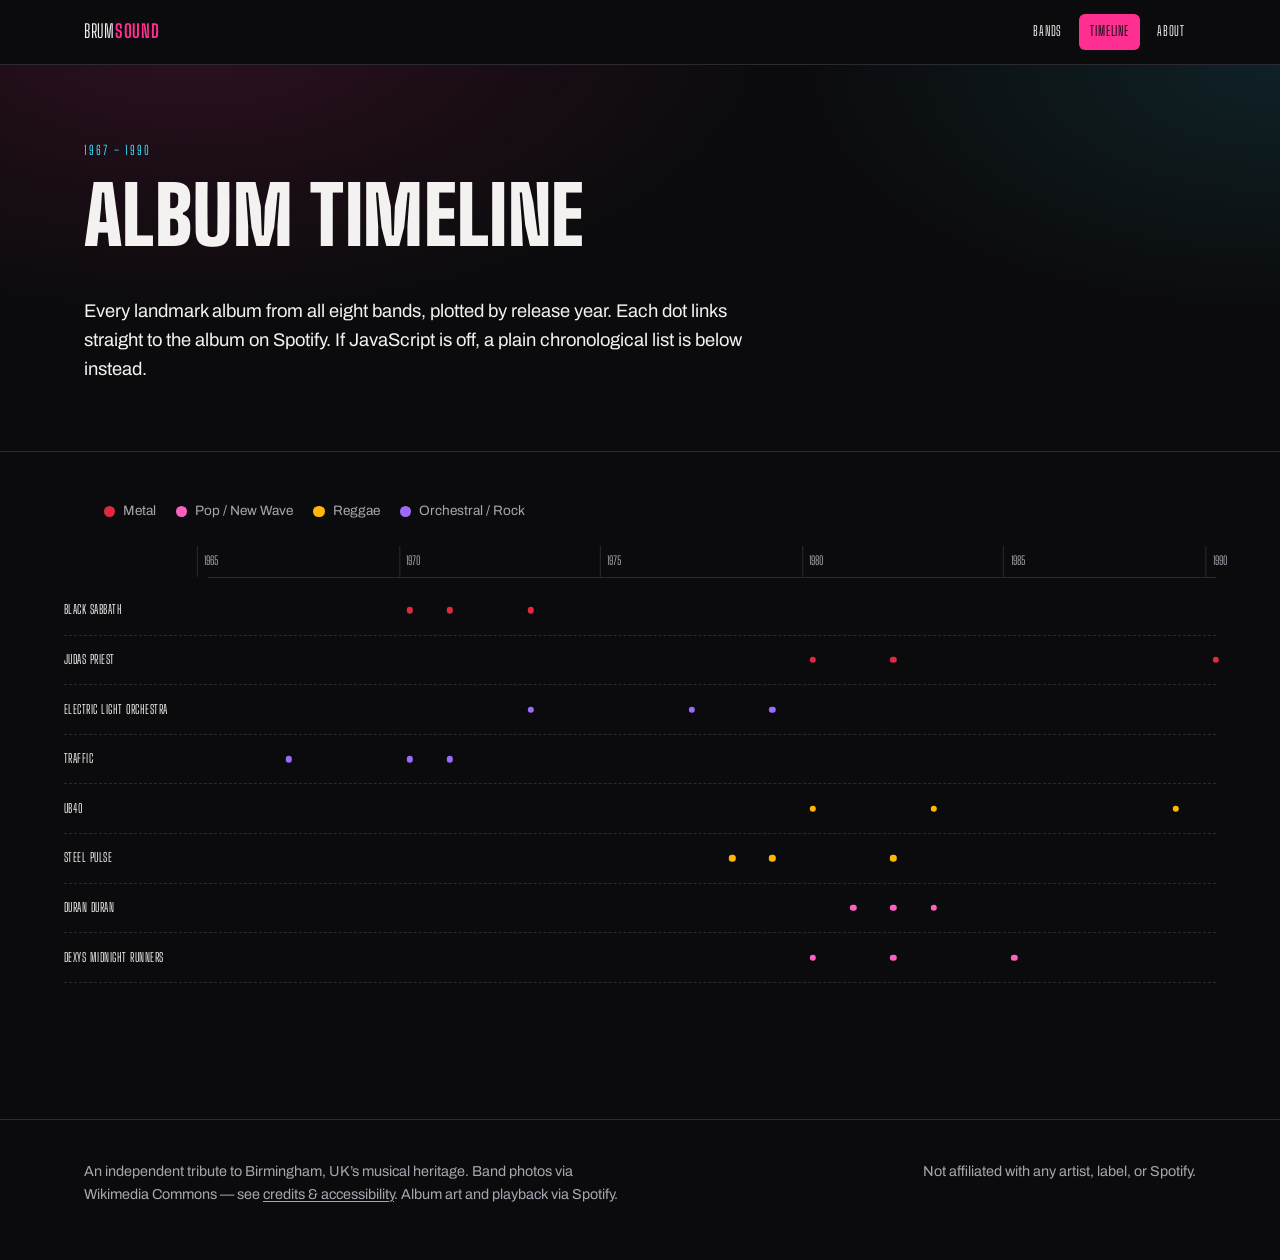
==== timeline.html @ 307f9cf7 "chore: project setup" ====
<!doctype html>
<html lang="en">
<head>
<meta charset="utf-8">
<meta name="viewport" content="width=device-width, initial-scale=1">
<title>Album Timeline — BrumSound</title>
<meta name="description" content="A historical diagram of album releases from Birmingham&#x27;s most influential bands, 1967 to 1990, linked to Spotify.">
<link rel="preconnect" href="https://fonts.googleapis.com">
<link rel="preconnect" href="https://fonts.gstatic.com" crossorigin>
<link rel="stylesheet" href="css/base.css">
<link rel="stylesheet" href="css/themes.css">
</head>
<body>
<a class="skip-link" href="#main">Skip to content</a>
<header class="site-header">
  <div class="container">
    <a class="site-logo" href="index.html">Brum<strong>Sound</strong></a>
    <nav class="site-nav" aria-label="Primary">
      <ul>
        <li><a href="index.html">Bands</a></li>
        <li><a href="timeline.html">Timeline</a></li>
        <li><a href="about.html">About</a></li>
      </ul>
    </nav>
  </div>
</header>
<main id="main">
  <section class="hero">
    <div class="container">
      <span class="eyebrow">1967 &ndash; 1990</span>
      <h1>Album Timeline</h1>
      <p class="lede">Every landmark album from all eight bands, plotted by release year. Each dot links
        straight to the album on Spotify. If JavaScript is off, a plain chronological list is below instead.</p>
    </div>
  </section>

  <section class="container section-tight">
    <ul class="timeline-legend" id="timeline-legend"></ul>
    <div class="timeline-wrap">
      <div class="timeline-diagram" id="timeline-diagram"></div>
    </div>

    <div class="timeline-fallback">
      <h3>Full chronological list</h3>
      <ol>
      <li><strong>1967</strong> &mdash; <a href="bands/traffic.html">Traffic</a>: <a href="https://open.spotify.com/album/3E9GiUlnRL2Sq0mstTSElN" target="_blank" rel="noopener">Mr. Fantasy</a></li>
      <li><strong>1970</strong> &mdash; <a href="bands/black-sabbath.html">Black Sabbath</a>: <a href="https://open.spotify.com/album/7LGVdC9fFwgWYaIrZwsSv6" target="_blank" rel="noopener">Paranoid</a></li>
      <li><strong>1970</strong> &mdash; <a href="bands/traffic.html">Traffic</a>: <a href="https://open.spotify.com/album/2TjodugH6rA5ZHPsWVErmw" target="_blank" rel="noopener">John Barleycorn Must Die</a></li>
      <li><strong>1971</strong> &mdash; <a href="bands/black-sabbath.html">Black Sabbath</a>: <a href="https://open.spotify.com/album/5fL62YvPPXrzm9gKJpswlq" target="_blank" rel="noopener">Master of Reality</a></li>
      <li><strong>1971</strong> &mdash; <a href="bands/traffic.html">Traffic</a>: <a href="https://open.spotify.com/album/3O3fvYKFuKqOyDkPR25tX8" target="_blank" rel="noopener">The Low Spark of High Heeled Boys</a></li>
      <li><strong>1973</strong> &mdash; <a href="bands/black-sabbath.html">Black Sabbath</a>: <a href="https://open.spotify.com/album/6tjx1ACkf4cYyFuhkyqz2A" target="_blank" rel="noopener">Sabbath Bloody Sabbath</a></li>
      <li><strong>1973</strong> &mdash; <a href="bands/elo.html">Electric Light Orchestra</a>: <a href="https://open.spotify.com/album/5SeRsknrRC8Ch082iwtB40" target="_blank" rel="noopener">ELO 2</a></li>
      <li><strong>1977</strong> &mdash; <a href="bands/elo.html">Electric Light Orchestra</a>: <a href="https://open.spotify.com/album/2qd7QaBMaK15aNWo7mdWMH" target="_blank" rel="noopener">Out of the Blue</a></li>
      <li><strong>1978</strong> &mdash; <a href="bands/steel-pulse.html">Steel Pulse</a>: <a href="https://open.spotify.com/album/7C1tdCZihEDyR7cLAtfWYR" target="_blank" rel="noopener">Handsworth Revolution</a></li>
      <li><strong>1979</strong> &mdash; <a href="bands/elo.html">Electric Light Orchestra</a>: <a href="https://open.spotify.com/album/2SlLJQ2VAa1thmcRiVuXrb" target="_blank" rel="noopener">Discovery</a></li>
      <li><strong>1979</strong> &mdash; <a href="bands/steel-pulse.html">Steel Pulse</a>: <a href="https://open.spotify.com/album/70W6gsPTEKSu9KTSjmgwaR" target="_blank" rel="noopener">Tribute to the Martyrs</a></li>
      <li><strong>1980</strong> &mdash; <a href="bands/dexys.html">Dexys Midnight Runners</a>: <a href="https://open.spotify.com/album/5iawHcgRuKL5HMRbigdvWC" target="_blank" rel="noopener">Searching for the Young Soul Rebels</a></li>
      <li><strong>1980</strong> &mdash; <a href="bands/judas-priest.html">Judas Priest</a>: <a href="https://open.spotify.com/album/5bqtZRbUZUxUps8mrO9tGY" target="_blank" rel="noopener">British Steel</a></li>
      <li><strong>1980</strong> &mdash; <a href="bands/ub40.html">UB40</a>: <a href="https://open.spotify.com/album/0rfNBDAG7tzO4Sw5mO3xJE" target="_blank" rel="noopener">Signing Off</a></li>
      <li><strong>1981</strong> &mdash; <a href="bands/duran-duran.html">Duran Duran</a>: <a href="https://open.spotify.com/album/2Tc7ILGF89w1PWOhzuZlqB" target="_blank" rel="noopener">Duran Duran</a></li>
      <li><strong>1982</strong> &mdash; <a href="bands/dexys.html">Dexys Midnight Runners</a>: <a href="https://open.spotify.com/album/0QNluXFRHFyRVDiBHXmstK" target="_blank" rel="noopener">Too-Rye-Ay</a></li>
      <li><strong>1982</strong> &mdash; <a href="bands/duran-duran.html">Duran Duran</a>: <a href="https://open.spotify.com/album/7HVP879lmeHoVCMZINTDlj" target="_blank" rel="noopener">Rio</a></li>
      <li><strong>1982</strong> &mdash; <a href="bands/judas-priest.html">Judas Priest</a>: <a href="https://open.spotify.com/album/0V7mTTzioHiYIjfM8ATZBI" target="_blank" rel="noopener">Screaming for Vengeance</a></li>
      <li><strong>1982</strong> &mdash; <a href="bands/steel-pulse.html">Steel Pulse</a>: <a href="https://open.spotify.com/album/26eFSibLfoQ0pIvnb02NDg" target="_blank" rel="noopener">True Democracy</a></li>
      <li><strong>1983</strong> &mdash; <a href="bands/duran-duran.html">Duran Duran</a>: <a href="https://open.spotify.com/album/1A1AKj7tAopU9MIZgWdSP9" target="_blank" rel="noopener">Seven and the Ragged Tiger</a></li>
      <li><strong>1983</strong> &mdash; <a href="bands/ub40.html">UB40</a>: <a href="https://open.spotify.com/album/5kxx0oDspXVyGCOjdDjSFi" target="_blank" rel="noopener">Labour of Love</a></li>
      <li><strong>1985</strong> &mdash; <a href="bands/dexys.html">Dexys Midnight Runners</a>: <a href="https://open.spotify.com/album/4qYbTPy4fWUOOEUWvnDV3Q" target="_blank" rel="noopener">Don&#x27;t Stand Me Down</a></li>
      <li><strong>1989</strong> &mdash; <a href="bands/ub40.html">UB40</a>: <a href="https://open.spotify.com/album/1mMfvPS1HZsxtU958F4Eq9" target="_blank" rel="noopener">Labour of Love II</a></li>
      <li><strong>1990</strong> &mdash; <a href="bands/judas-priest.html">Judas Priest</a>: <a href="https://open.spotify.com/album/7LgrhuKnAXpNEv8qzcVd2t" target="_blank" rel="noopener">Painkiller</a></li>
      </ol>
    </div>
  </section>
</main>
<footer class="site-footer">
  <div class="container">
    <p>An independent tribute to Birmingham, UK&rsquo;s musical heritage. Band photos via Wikimedia Commons
      &mdash; see <a href="about.html">credits &amp; accessibility</a>. Album art and playback via Spotify.</p>
    <p>Not affiliated with any artist, label, or Spotify.</p>
  </div>
</footer>
<script src="js/main.js"></script>
<script src="data/bands.js"></script>
<script src="js/timeline.js"></script>
</body>
</html>
---- css/base.css ----
/* Birmingham Musical Heritage — base design system
   Shared skeleton: dark ground, one neon accent thread, bold display type.
   Per-band "mood" overrides live in themes.css and hang off [data-theme]. */

@import url('https://fonts.googleapis.com/css2?family=Big+Shoulders+Display:wght@600;700;800;900&family=Archivo:wght@400;500;600&display=swap');

:root {
  --bg: #0b0b0d;
  --bg-elevated: #16151a;
  --bg-card: #1b1a20;
  --text: #f4f2f0;
  --text-muted: #a8a5b0;
  --border: #2b2a32;

  /* the one thread that ties every page together, metal or pop */
  --accent: #ff2f92;
  --accent-2: #33e6ff;

  /* per-band mood, overridden by themes.css; sane defaults here */
  --accent-band: var(--accent);
  --accent-band-2: var(--accent-2);
  --band-tint: #141318;
  --shape-radius: 6px;

  --font-display: 'Big Shoulders Display', 'Arial Narrow', sans-serif;
  --font-body: 'Archivo', system-ui, -apple-system, sans-serif;

  --container: 72rem;
  color-scheme: dark;
}

* { box-sizing: border-box; }

html { scroll-behavior: smooth; }
@media (prefers-reduced-motion: reduce) {
  html { scroll-behavior: auto; }
  *, *::before, *::after { animation-duration: 0.01ms !important; animation-iteration-count: 1 !important; transition-duration: 0.01ms !important; }
}

body {
  margin: 0;
  background: var(--bg);
  color: var(--text);
  font-family: var(--font-body);
  line-height: 1.6;
  -webkit-font-smoothing: antialiased;
}

img { max-width: 100%; display: block; }

a {
  color: var(--accent-2);
  text-decoration-thickness: 1px;
  text-underline-offset: 0.15em;
}
a:hover { color: var(--accent); }

:focus-visible {
  outline: 3px solid var(--accent);
  outline-offset: 3px;
}

h1, h2, h3, h4 {
  font-family: var(--font-display);
  font-weight: 800;
  text-transform: uppercase;
  letter-spacing: 0.005em;
  line-height: 1.05;
  margin: 0 0 0.5em;
}

h1 { font-size: clamp(2.8rem, 7vw, 5rem); font-weight: 900; }
h2 { font-size: clamp(1.8rem, 4vw, 2.5rem); }
h3 { font-size: 1.3rem; font-weight: 700; }

p { margin: 0 0 1em; color: var(--text-muted); max-width: 68ch; }

.container {
  max-width: var(--container);
  margin: 0 auto;
  padding: 0 1.25rem;
}

/* skip link */
.skip-link {
  position: absolute;
  left: -999px;
  top: auto;
  background: var(--accent);
  color: #0b0b0d;
  padding: 0.75em 1.25em;
  font-weight: 600;
  z-index: 100;
  border-radius: 0 0 6px 0;
}
.skip-link:focus {
  left: 0;
  top: 0;
}

/* site header */
.site-header {
  border-bottom: 1px solid var(--border);
  position: sticky;
  top: 0;
  background: var(--bg);
  z-index: 50;
}
.site-header .container {
  display: flex;
  flex-wrap: wrap;
  align-items: center;
  justify-content: space-between;
  gap: 0.75rem;
  padding-top: 0.9rem;
  padding-bottom: 0.9rem;
}
.site-logo {
  font-family: var(--font-display);
  text-transform: uppercase;
  font-size: 1.15rem;
  letter-spacing: 0.04em;
  color: var(--text);
  text-decoration: none;
}
.site-logo:hover { color: var(--accent); }
.site-logo strong { color: var(--accent); }

.site-nav ul {
  list-style: none;
  display: flex;
  flex-wrap: wrap;
  gap: 0.4rem;
  margin: 0;
  padding: 0;
}
.site-nav a {
  display: inline-block;
  color: var(--text);
  text-decoration: none;
  font-family: var(--font-display);
  text-transform: uppercase;
  font-size: 0.85rem;
  letter-spacing: 0.06em;
  padding: 0.5em 0.8em;
  border-radius: var(--shape-radius, 6px);
}
.site-nav a:hover,
.site-nav a[aria-current="page"] {
  color: #0b0b0d;
  background: var(--accent);
}

/* footer */
.site-footer {
  border-top: 1px solid var(--border);
  margin-top: 4rem;
  padding: 2.5rem 0;
  color: var(--text-muted);
  font-size: 0.9rem;
}
.site-footer a { color: var(--text-muted); }
.site-footer a:hover { color: var(--accent-2); }
.site-footer .container {
  display: flex;
  flex-wrap: wrap;
  justify-content: space-between;
  gap: 1rem;
}

/* hero */
.hero {
  padding: 4.5rem 0 3rem;
  border-bottom: 1px solid var(--border);
  background:
    radial-gradient(60rem 30rem at 15% -10%, rgba(255,47,146,0.14), transparent 60%),
    radial-gradient(50rem 26rem at 100% 0%, rgba(51,230,255,0.10), transparent 60%);
}
.hero p.lede {
  font-size: 1.15rem;
  color: var(--text);
  max-width: 60ch;
}

.hero-grid {
  display: grid;
  grid-template-columns: minmax(0, 1.05fr) minmax(0, 0.95fr);
  gap: 2.5rem;
  align-items: center;
}
@media (max-width: 58rem) {
  .hero-grid { grid-template-columns: 1fr; }
}

/* hero photo collage: a pinned-up wall of the bands, in duotone */
.hero-collage {
  display: grid;
  grid-template-columns: repeat(6, 1fr);
  grid-auto-rows: 2.6rem;
  gap: 0.7rem;
  padding: 1rem 0.5rem;
}
.collage-tile {
  position: relative;
  overflow: hidden;
  border-radius: 3px;
  box-shadow: 0 14px 30px -12px rgba(0, 0, 0, 0.7);
  transform: rotate(var(--tilt, 0deg));
  transition: transform 0.2s ease;
}
.collage-tile:hover { transform: rotate(var(--tilt, 0deg)) scale(1.04); z-index: 2; }
.collage-tile img {
  width: 100%;
  height: 100%;
  object-fit: cover;
  filter: grayscale(1) contrast(1.2) brightness(0.85);
}
.collage-tile::after {
  content: "";
  position: absolute;
  inset: 0;
  mix-blend-mode: color;
  background: var(--tile-tint, var(--accent));
  opacity: 0.82;
  transition: opacity 0.2s ease;
}
.collage-tile:hover::after { opacity: 0.15; }

.ct-1 { grid-column: 1 / 3; grid-row: 1 / 5; --tilt: -3deg; --tile-tint: var(--accent); }
.ct-2 { grid-column: 3 / 6; grid-row: 1 / 3; --tilt: 2deg; --tile-tint: var(--accent-2); }
.ct-3 { grid-column: 6 / 7; grid-row: 1 / 6; --tilt: -2deg; --tile-tint: var(--accent); }
.ct-4 { grid-column: 3 / 5; grid-row: 3 / 6; --tilt: 3deg; --tile-tint: var(--accent-2); }
.ct-5 { grid-column: 5 / 7; grid-row: 6 / 8; --tilt: -1.5deg; --tile-tint: var(--accent); }
.ct-6 { grid-column: 1 / 3; grid-row: 5 / 8; --tilt: 2.5deg; --tile-tint: var(--accent-2); }
.ct-7 { grid-column: 3 / 5; grid-row: 6 / 9; --tilt: -2.5deg; --tile-tint: var(--accent); }
.ct-8 { grid-column: 5 / 6; grid-row: 8 / 9; --tilt: 1.5deg; --tile-tint: var(--accent-2); }

@media (max-width: 58rem) {
  .hero-collage { grid-auto-rows: 3.6rem; }
}
@media (max-width: 30rem) {
  .hero-collage {
    grid-template-columns: repeat(4, 1fr);
    grid-auto-rows: 3.2rem;
  }
  .ct-1 { grid-column: 1 / 3; grid-row: 1 / 4; }
  .ct-2 { grid-column: 3 / 5; grid-row: 1 / 3; }
  .ct-3 { display: none; }
  .ct-4 { grid-column: 3 / 5; grid-row: 3 / 5; }
  .ct-5 { display: none; }
  .ct-6 { grid-column: 1 / 3; grid-row: 4 / 6; }
  .ct-7 { grid-column: 3 / 5; grid-row: 5 / 7; }
  .ct-8 { display: none; }
}
@media (prefers-reduced-motion: reduce) {
  .collage-tile:hover { transform: rotate(var(--tilt, 0deg)); }
}
.eyebrow {
  font-family: var(--font-display);
  text-transform: uppercase;
  letter-spacing: 0.15em;
  font-size: 0.8rem;
  color: var(--accent-2);
  display: inline-block;
  margin-bottom: 0.75rem;
}

/* band grid on homepage */
.band-grid {
  display: grid;
  grid-template-columns: repeat(auto-fill, minmax(15.5rem, 1fr));
  gap: 1.25rem;
  padding: 2.5rem 0 4rem;
}
.band-card {
  background: var(--bg-card);
  border: 1px solid var(--border);
  border-radius: var(--shape-radius, 8px);
  overflow: hidden;
  text-decoration: none;
  color: var(--text);
  display: flex;
  flex-direction: column;
  transition: transform 0.15s ease, border-color 0.15s ease;
}
.band-card:hover,
.band-card:focus-visible {
  transform: translateY(-3px);
  border-color: var(--accent-band, var(--accent));
}
.band-card .band-card-media {
  aspect-ratio: 4 / 3;
  overflow: hidden;
  background: #000;
}
.band-card img { width: 100%; height: 100%; object-fit: cover; }
.band-card-body { padding: 1rem 1.1rem 1.25rem; }
.band-card h3 { margin-bottom: 0.25rem; }
.band-card .meta { color: var(--text-muted); font-size: 0.85rem; margin: 0; }
.badge {
  display: inline-block;
  font-family: var(--font-display);
  text-transform: uppercase;
  font-size: 0.7rem;
  letter-spacing: 0.08em;
  padding: 0.2em 0.6em;
  border-radius: 999px;
  border: 1px solid currentColor;
  color: var(--accent-band, var(--accent));
  margin-bottom: 0.6rem;
}

/* section spacing */
.section { padding: 3rem 0; }
.section-tight { padding: 1.5rem 0 3rem; }

/* band page */
.band-hero {
  padding: 3rem 0 2.5rem;
  border-bottom: 1px solid var(--border);
  background: linear-gradient(180deg, var(--band-tint), var(--bg) 85%);
}
.band-hero-grid {
  display: grid;
  grid-template-columns: minmax(0, 1.1fr) minmax(0, 0.9fr);
  gap: 2.5rem;
  align-items: center;
}
@media (max-width: 46rem) {
  .band-hero-grid { grid-template-columns: 1fr; }
}
.band-photo {
  border-radius: var(--shape-radius, 8px);
  overflow: hidden;
  border: 1px solid var(--border);
}
.band-photo img { width: 100%; height: auto; }
.photo-credit {
  font-size: 0.78rem;
  color: var(--text-muted);
  margin-top: 0.5rem;
}
.photo-credit a { color: var(--text-muted); }

.meta-list {
  list-style: none;
  padding: 0;
  margin: 1.25rem 0;
  display: grid;
  grid-template-columns: repeat(auto-fit, minmax(9rem, 1fr));
  gap: 1rem;
}
.meta-list dt {
  font-family: var(--font-display);
  text-transform: uppercase;
  font-size: 0.72rem;
  letter-spacing: 0.08em;
  color: var(--accent-band, var(--accent));
  margin-bottom: 0.2rem;
}
.meta-list dd { margin: 0; color: var(--text); font-size: 0.95rem; }

.members {
  list-style: none;
  padding: 0;
  margin: 0.5rem 0 0;
}
.members li {
  padding: 0.4em 0;
  border-bottom: 1px dashed var(--border);
  color: var(--text);
}
.members li:last-child { border-bottom: none; }

/* discography */
.discography {
  display: grid;
  gap: 1.5rem;
  grid-template-columns: repeat(auto-fit, minmax(17rem, 1fr));
}
.album-card {
  background: var(--bg-card);
  border: 1px solid var(--border);
  border-radius: var(--shape-radius, 8px);
  padding: 1.1rem;
}
.album-card h3 {
  font-size: 1.05rem;
  margin-bottom: 0.1rem;
}
.album-year {
  color: var(--accent-band, var(--accent));
  font-family: var(--font-display);
  font-size: 0.85rem;
  letter-spacing: 0.04em;
  margin: 0 0 0.75rem;
}
.spotify-embed {
  border-radius: 8px;
  overflow: hidden;
  border: 1px solid var(--border);
}
.spotify-embed iframe { display: block; width: 100%; }
.spotify-link {
  display: inline-block;
  margin-top: 0.7rem;
  font-size: 0.85rem;
}

/* buttons */
.btn {
  display: inline-block;
  font-family: var(--font-display);
  text-transform: uppercase;
  letter-spacing: 0.06em;
  font-size: 0.85rem;
  text-decoration: none;
  padding: 0.7em 1.3em;
  border-radius: var(--shape-radius, 6px);
  background: var(--accent);
  color: #0b0b0d;
  border: 1px solid var(--accent);
}
.btn:hover { background: transparent; color: var(--accent); }
.btn-outline {
  background: transparent;
  color: var(--text);
  border-color: var(--border);
}
.btn-outline:hover { border-color: var(--accent-2); color: var(--accent-2); }

/* about page */
.credit-list {
  list-style: none;
  padding: 0;
  margin: 1rem 0;
  display: grid;
  gap: 0.6rem;
}
.credit-list li {
  padding: 0.6rem 0.8rem;
  background: var(--bg-card);
  border: 1px solid var(--border);
  border-radius: 6px;
  font-size: 0.9rem;
}

/* visually-hidden utility */
.visually-hidden {
  position: absolute;
  width: 1px; height: 1px;
  padding: 0; margin: -1px;
  overflow: hidden;
  clip: rect(0,0,0,0);
  white-space: nowrap;
  border: 0;
}
---- css/themes.css ----
/* Per-band mood shifts. One layout system (base.css), four moods. */

[data-theme="metal"] {
  --accent-band: #e0293f;
  --accent-band-2: #c7cad1;
  --band-tint: #1a0508;
  --shape-radius: 2px;
}

[data-theme="pop"] {
  --accent-band: #ff5fc1;
  --accent-band-2: #ffd23f;
  --band-tint: #1a0c1f;
  --shape-radius: 999px;
}

[data-theme="reggae"] {
  --accent-band: #ffb703;
  --accent-band-2: #2fbf71;
  --band-tint: #10140a;
  --shape-radius: 10px;
}

[data-theme="cosmic"] {
  --accent-band: #9a6bff;
  --accent-band-2: #4ea8ff;
  --band-tint: #090920;
  --shape-radius: 999px;
}

/* metal: sharper corners everywhere on the page */
[data-theme="metal"] .band-photo,
[data-theme="metal"] .album-card,
[data-theme="metal"] .badge {
  border-radius: 2px;
}

/* pop: rounder, glossier cards */
[data-theme="pop"] .band-photo,
[data-theme="pop"] .album-card {
  border-radius: 18px;
}

/* cosmic: soft glow behind the hero photo */
[data-theme="cosmic"] .band-photo {
  box-shadow: 0 0 60px -10px rgba(154, 107, 255, 0.35);
}

/* reggae: warm glow */
[data-theme="reggae"] .band-photo {
  box-shadow: 0 0 50px -12px rgba(255, 183, 3, 0.3);
}

/* timeline diagram */
.timeline-wrap {
  overflow-x: auto;
  padding-bottom: 1rem;
  margin: 0 -1.25rem;
  padding-left: 1.25rem;
  padding-right: 1.25rem;
}
.timeline-diagram {
  position: relative;
  min-width: 64rem;
  padding: 1rem 0 0.5rem;
}
.timeline-axis {
  position: relative;
  height: 2rem;
  border-bottom: 1px solid var(--border);
  margin-bottom: 0.5rem;
}
.timeline-tick {
  position: absolute;
  bottom: 0;
  transform: translateX(-50%);
  font-family: var(--font-display);
  font-size: 0.75rem;
  color: var(--text-muted);
  padding-bottom: 0.4rem;
  border-left: 1px solid var(--border);
  padding-left: 0.4rem;
  height: 100%;
  display: flex;
  align-items: flex-end;
}
.timeline-lane {
  position: relative;
  height: 3.1rem;
  border-bottom: 1px dashed var(--border);
  display: flex;
  align-items: center;
}
.timeline-lane-label {
  position: sticky;
  left: 0;
  background: var(--bg);
  padding-right: 0.75rem;
  font-family: var(--font-display);
  text-transform: uppercase;
  font-size: 0.78rem;
  letter-spacing: 0.04em;
  color: var(--text);
  white-space: nowrap;
  width: 9rem;
  flex: none;
}
.timeline-track { position: relative; flex: 1; height: 100%; }
.timeline-node {
  position: absolute;
  top: 50%;
  transform: translate(-50%, -50%);
  width: 0.65rem;
  height: 0.65rem;
  border-radius: 50%;
  border: 2px solid var(--bg);
  text-decoration: none;
}
.timeline-node:hover,
.timeline-node:focus-visible {
  width: 0.85rem;
  height: 0.85rem;
  z-index: 2;
}
.timeline-node-label {
  position: absolute;
  top: 1.1rem;
  left: 50%;
  transform: translateX(-50%);
  font-size: 0.7rem;
  color: var(--text);
  white-space: nowrap;
  pointer-events: none;
  background: var(--bg-elevated);
  border: 1px solid var(--border);
  padding: 0.15em 0.5em;
  border-radius: 4px;
  opacity: 0;
  visibility: hidden;
  transition: opacity 0.1s ease;
  z-index: 3;
}
.timeline-node:hover + .timeline-node-label,
.timeline-node:focus-visible + .timeline-node-label {
  opacity: 1;
  visibility: visible;
}

.timeline-legend {
  display: flex;
  flex-wrap: wrap;
  gap: 0.5rem 1.25rem;
  margin: 1.5rem 0 0.5rem;
}
.timeline-legend li {
  display: flex;
  align-items: center;
  gap: 0.5rem;
  font-size: 0.85rem;
  color: var(--text-muted);
}
.timeline-legend .dot {
  width: 0.7rem;
  height: 0.7rem;
  border-radius: 50%;
  display: inline-block;
}

/* no-JS / progressive-enhancement fallback list */
.timeline-fallback {
  margin-top: 1rem;
}
.timeline-fallback h3 {
  font-size: 1rem;
  color: var(--text);
}
.timeline-fallback ol {
  list-style: none;
  margin: 0 0 1.5rem;
  padding: 0;
  border-left: 2px solid var(--border);
}
.timeline-fallback li {
  padding: 0.3rem 0 0.3rem 1rem;
  color: var(--text-muted);
  font-size: 0.92rem;
}
.timeline-fallback strong { color: var(--text); }
.js .timeline-fallback { display: none; }

/* fixed mood colors for timeline nodes (page isn't scoped to one band theme) */
.timeline-node--metal { background: #e0293f; }
.timeline-node--pop { background: #ff5fc1; }
.timeline-node--reggae { background: #ffb703; }
.timeline-node--cosmic { background: #9a6bff; }
.timeline-legend .dot--metal { background: #e0293f; }
.timeline-legend .dot--pop { background: #ff5fc1; }
.timeline-legend .dot--reggae { background: #ffb703; }
.timeline-legend .dot--cosmic { background: #9a6bff; }
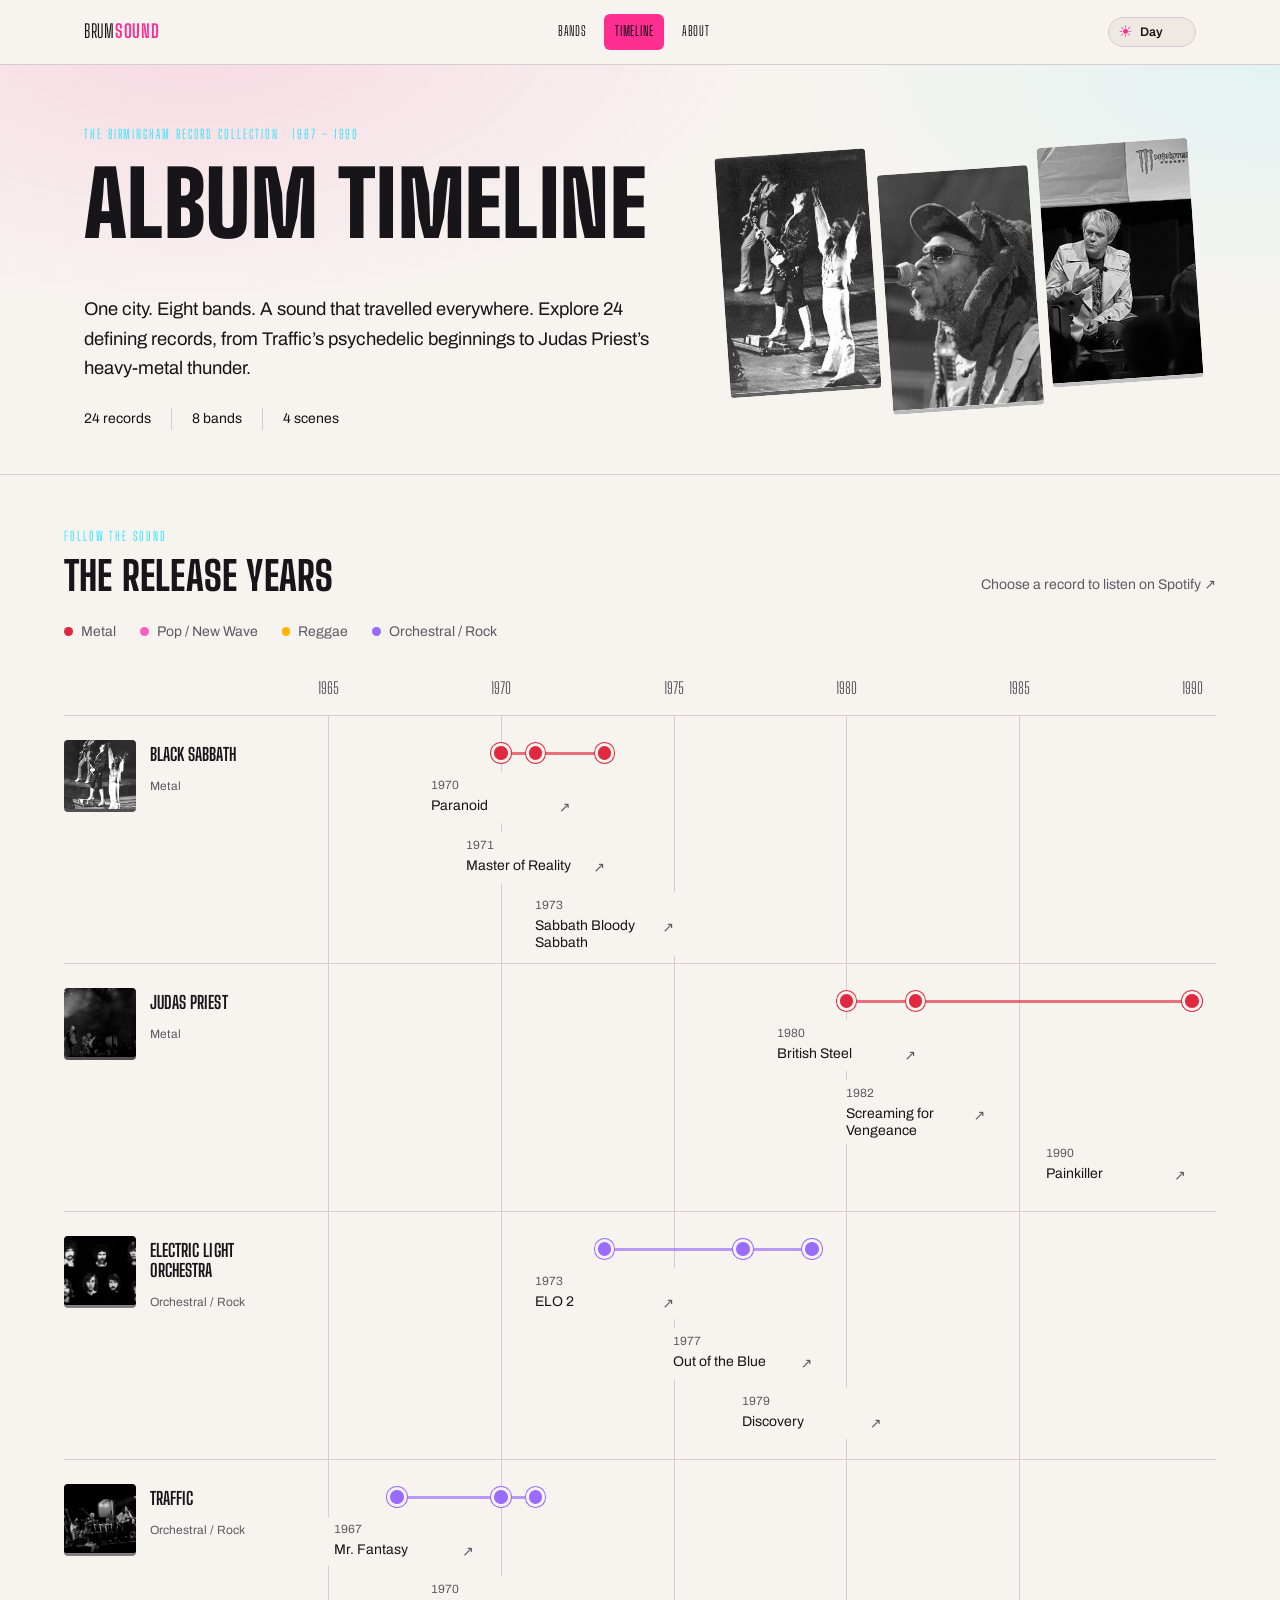
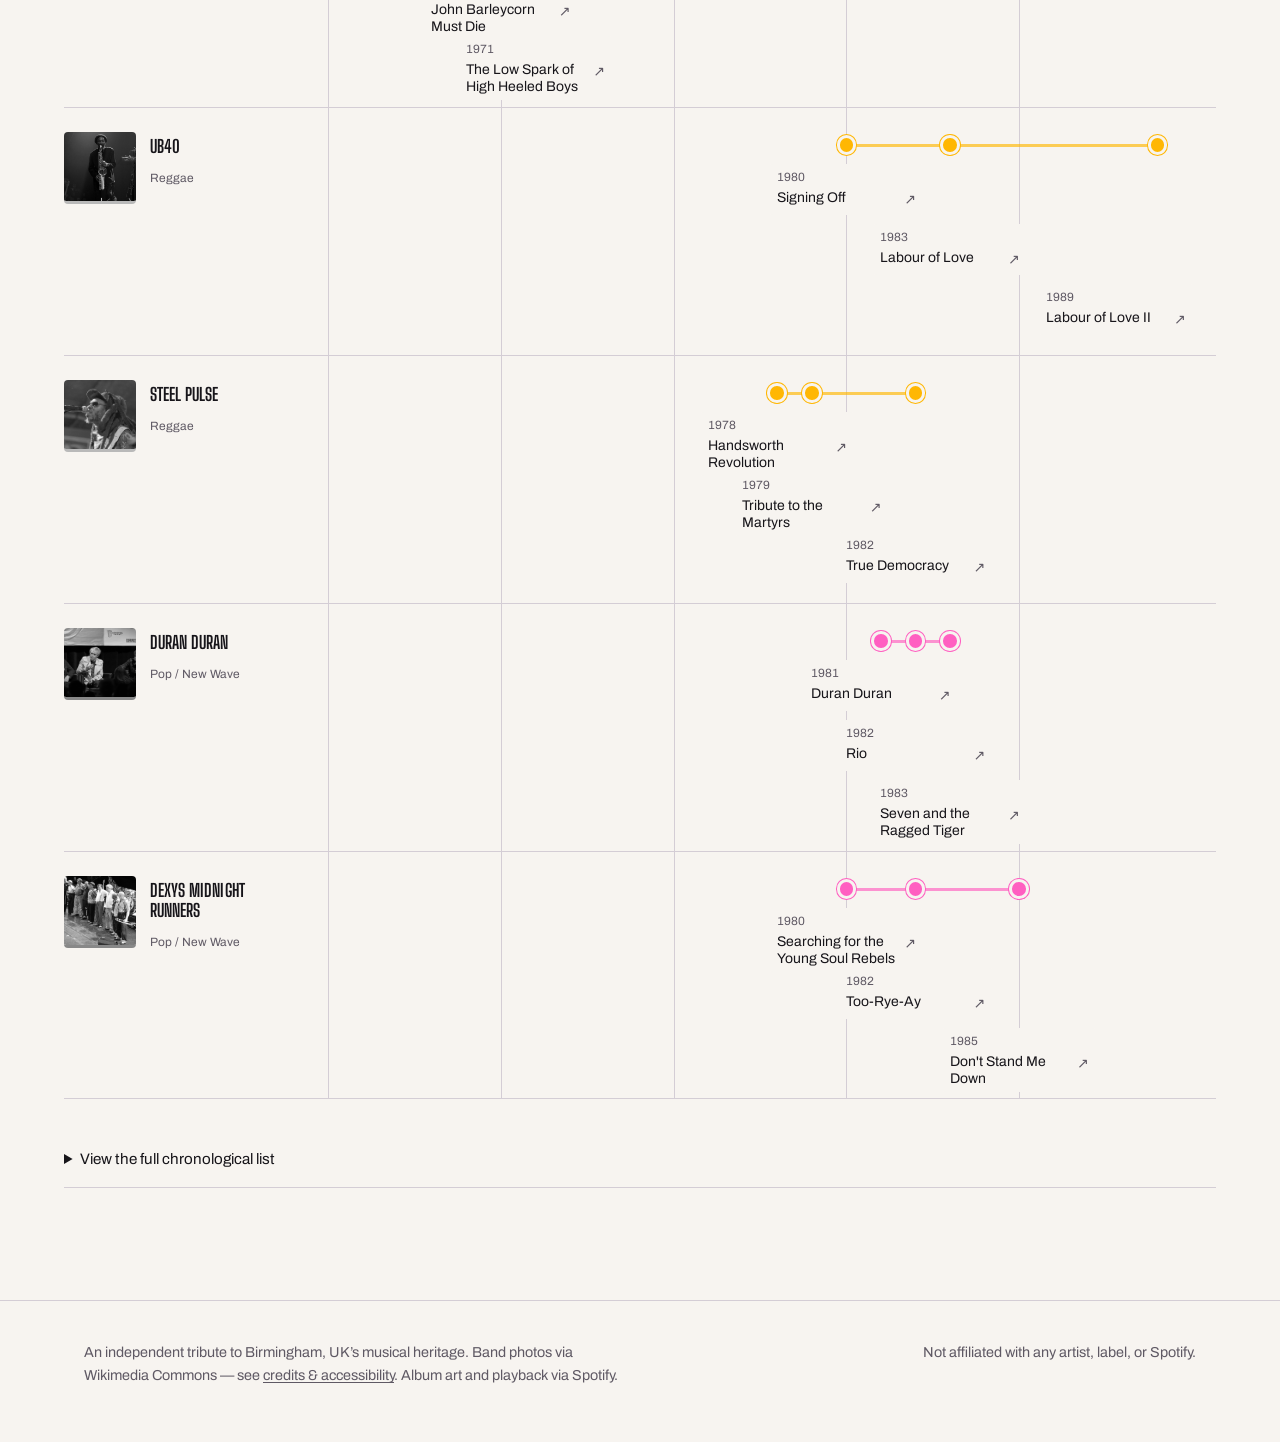
==== commit 40d0dbbe: "chore: updated timeline section" ====
--- a/timeline.html
+++ b/timeline.html
@@ -25,18 +25,26 @@
   </div>
 </header>
 <main id="main">
-  <section class="hero">
-    <div class="container">
-      <span class="eyebrow">1967 &ndash; 1990</span>
+  <section class="hero timeline-hero">
+    <div class="container timeline-hero-grid">
+      <div>
+      <span class="eyebrow">The Birmingham record collection &middot; 1967 &ndash; 1990</span>
       <h1>Album Timeline</h1>
-      <p class="lede">Every landmark album from all eight bands, plotted by release year. Each dot links
-        straight to the album on Spotify. If JavaScript is off, a plain chronological list is below instead.</p>
+      <p class="lede">One city. Eight bands. A sound that travelled everywhere. Explore 24 defining records, from Traffic&rsquo;s psychedelic beginnings to Judas Priest&rsquo;s heavy-metal thunder.</p>
+      <p class="timeline-intro-meta"><span>24 records</span><span>8 bands</span><span>4 scenes</span></p>
+      </div>
+      <div class="timeline-photo-strip" aria-hidden="true">
+        <img src="images/black-sabbath.jpg" alt="" width="501" height="640">
+        <img src="images/steel-pulse.jpg" alt="" width="960" height="640">
+        <img src="images/duran-duran.jpg" alt="" width="960" height="357">
+      </div>
     </div>
   </section>
 
-  <section class="container section-tight">
+  <section class="container section-tight" aria-labelledby="release-heading">
+    <div class="timeline-heading"><div><span class="eyebrow">Follow the sound</span><h2 id="release-heading">The release years</h2></div><p>Choose a record to listen on Spotify <span aria-hidden="true">&#8599;</span></p></div>
     <ul class="timeline-legend" id="timeline-legend"></ul>
-    <div class="timeline-wrap">
+    <div class="timeline-wrap" hidden>
       <div class="timeline-diagram" id="timeline-diagram"></div>
     </div>
 
--- a/css/base.css
+++ b/css/base.css
@@ -26,6 +26,42 @@
   --font-body: 'Archivo', system-ui, -apple-system, sans-serif;
 
   --container: 72rem;
+  color-scheme: dark;
+}
+
+/* Follow the visitor's OS until they make an explicit choice. */
+@media (prefers-color-scheme: light) {
+  :root:not([data-color-theme]) {
+    --bg: #f7f4f0;
+    --bg-elevated: #eee9e3;
+    --bg-card: #ffffff;
+    --text: #17151a;
+    --text-muted: #5f5964;
+    --border: #d4cdd5;
+    --band-tint: #f3edf2;
+    color-scheme: light;
+  }
+}
+
+:root[data-color-theme="light"] {
+  --bg: #f7f4f0;
+  --bg-elevated: #eee9e3;
+  --bg-card: #ffffff;
+  --text: #17151a;
+  --text-muted: #5f5964;
+  --border: #d4cdd5;
+  --band-tint: #f3edf2;
+  color-scheme: light;
+}
+
+:root[data-color-theme="dark"] {
+  --bg: #0b0b0d;
+  --bg-elevated: #16151a;
+  --bg-card: #1b1a20;
+  --text: #f4f2f0;
+  --text-muted: #a8a5b0;
+  --border: #2b2a32;
+  --band-tint: #141318;
   color-scheme: dark;
 }
 
@@ -150,6 +186,22 @@
   color: #0b0b0d;
   background: var(--accent);
 }
+
+.theme-toggle {
+  display: inline-flex;
+  align-items: center;
+  gap: 0.45rem;
+  min-width: 5.5rem;
+  padding: 0.5em 0.75em;
+  border: 1px solid var(--border);
+  border-radius: 999px;
+  background: var(--bg-elevated);
+  color: var(--text);
+  font: 600 0.78rem/1 var(--font-body);
+  cursor: pointer;
+}
+.theme-toggle:hover { border-color: var(--accent); }
+.theme-toggle-icon { color: var(--accent); font-size: 1rem; }
 
 /* footer */
 .site-footer {
--- a/css/themes.css
+++ b/css/themes.css
@@ -28,6 +28,19 @@
   --shape-radius: 999px;
 }
 
+/* Keep each band's character while using light surfaces in day mode. */
+:root[data-color-theme="light"] [data-theme="metal"] { --band-tint: #f8e8e9; }
+:root[data-color-theme="light"] [data-theme="pop"] { --band-tint: #f9eafa; }
+:root[data-color-theme="light"] [data-theme="reggae"] { --band-tint: #f2f5e5; }
+:root[data-color-theme="light"] [data-theme="cosmic"] { --band-tint: #ececfa; }
+
+@media (prefers-color-scheme: light) {
+  :root:not([data-color-theme]) [data-theme="metal"] { --band-tint: #f8e8e9; }
+  :root:not([data-color-theme]) [data-theme="pop"] { --band-tint: #f9eafa; }
+  :root:not([data-color-theme]) [data-theme="reggae"] { --band-tint: #f2f5e5; }
+  :root:not([data-color-theme]) [data-theme="cosmic"] { --band-tint: #ececfa; }
+}
+
 /* metal: sharper corners everywhere on the page */
 [data-theme="metal"] .band-photo,
 [data-theme="metal"] .album-card,
@@ -51,149 +64,81 @@
   box-shadow: 0 0 50px -12px rgba(255, 183, 3, 0.3);
 }
 
-/* timeline diagram */
-.timeline-wrap {
-  overflow-x: auto;
-  padding-bottom: 1rem;
-  margin: 0 -1.25rem;
-  padding-left: 1.25rem;
-  padding-right: 1.25rem;
+/* Timeline: band portraits and release tracks, using the shared site palette. */
+.timeline-hero { padding: 3.5rem 0 2.75rem; overflow: hidden; }
+.timeline-hero-grid { display: grid; grid-template-columns: 1.25fr 1fr; align-items: center; gap: 3rem; }
+.timeline-hero h1 { font-size: clamp(3.5rem, 7vw, 6rem); }
+.timeline-hero .lede { font-size: 1rem; }
+.timeline-intro-meta { display: flex; flex-wrap: wrap; gap: 1.25rem; margin: 1.5rem 0 0; font-size: .875rem; color: var(--text); }
+.timeline-intro-meta span + span { border-left: 1px solid var(--border); padding-left: 1.25rem; }
+.timeline-photo-strip { display: grid; grid-template-columns: repeat(3, 1fr); gap: .6rem; transform: rotate(-4deg); }
+.timeline-photo-strip img { width: 100%; height: 15rem; object-fit: cover; filter: grayscale(1); border-radius: 4px; border-bottom: 4px solid var(--accent); }
+.timeline-photo-strip img:nth-child(2) { margin-top: 1.75rem; border-color: #ffb703; }
+.timeline-photo-strip img:nth-child(3) { margin-top: .75rem; border-color: var(--accent-2); }
+.timeline-heading { display: flex; align-items: end; justify-content: space-between; gap: 1.5rem; padding-top: 1.5rem; }
+.timeline-heading .eyebrow { margin-bottom: .5rem; }
+.timeline-heading h2 { margin: 0; }
+.timeline-heading p { font-size: .875rem; margin: 0; }
+.timeline-legend { display: flex; flex-wrap: wrap; gap: .65rem 1.5rem; list-style: none; padding: 0; margin: 1.5rem 0 2rem; }
+.timeline-legend:empty { display: none; }
+.timeline-legend li { display: flex; align-items: center; gap: .5rem; font-size: .875rem; color: var(--text-muted); }
+.timeline-legend .dot { width: .55rem; height: .55rem; border-radius: 50%; }
+.dot--metal { background: #e0293f; }
+.dot--pop { background: #ff5fc1; }
+.dot--reggae { background: #ffb703; }
+.dot--cosmic { background: #9a6bff; }
+.timeline-diagram { --label-width: 15rem; --plot-inset: 1.5rem; }
+.timeline-axis { position: relative; height: 2.5rem; margin-left: calc(var(--label-width) + var(--plot-inset)); margin-right: var(--plot-inset); }
+.timeline-tick { position: absolute; transform: translateX(-50%); font-family: var(--font-display); font-size: 1rem; color: var(--text-muted); }
+.timeline-lane { display: flex; border-top: 1px solid var(--border); min-height: 15.5rem; }
+.timeline-lane:last-child { border-bottom: 1px solid var(--border); }
+.timeline-lane-label { width: var(--label-width); flex: none; display: flex; align-items: flex-start; gap: .85rem; padding: 1.5rem 1rem 1.5rem 0; text-decoration: none; color: var(--text); }
+.timeline-band-photo { width: 4.5rem; height: 4.5rem; flex: none; object-fit: cover; border-radius: 4px; filter: grayscale(1); border-bottom: 3px solid var(--accent-band); transition: filter .2s; }
+.timeline-lane-label:hover .timeline-band-photo { filter: grayscale(0); }
+.timeline-band-identity { padding-top: .3rem; min-width: 0; }
+.timeline-band-identity h3 { font-size: 1.1rem; line-height: 1.15; margin-bottom: .45rem; }
+.timeline-band-genre { font-size: .75rem; color: var(--text-muted); }
+.timeline-track { flex: 1; position: relative; min-width: 0; margin: 0 var(--plot-inset); background: repeating-linear-gradient(to right, var(--border) 0, var(--border) 1px, transparent 1px, transparent var(--tick-step)); }
+.timeline-release-span { position: absolute; top: 2.25rem; height: 3px; background: var(--accent-band); opacity: .65; }
+.timeline-node { position: absolute; inset: 0; color: var(--text); pointer-events: none; text-decoration: none; }
+.timeline-node-dot { position: absolute; top: .95rem; left: var(--position); transform: translateX(-50%); width: 2.75rem; height: 2.75rem; display: grid; place-items: center; pointer-events: auto; }
+.timeline-node-dot::after { content: ''; width: .85rem; height: .85rem; border-radius: 50%; background: var(--accent-band); border: 3px solid var(--bg); box-shadow: 0 0 0 1px var(--accent-band); transition: transform .15s; }
+.timeline-node-label { position: absolute; top: calc(3.5rem + var(--level) * 3.75rem); left: clamp(0px, calc(var(--position) - 4.75rem), calc(100% - 9.5rem)); width: 9.5rem; display: grid; grid-template-columns: 1fr auto; gap: .1rem .4rem; padding: .25rem .4rem; background: var(--bg); pointer-events: auto; border-radius: 3px; }
+.timeline-album-year { grid-column: 1 / -1; font-size: .75rem; font-variant-numeric: tabular-nums; color: var(--text-muted); }
+.timeline-album-title { font-size: .875rem; line-height: 1.25; }
+.timeline-album-arrow { color: var(--text-muted); font-size: .875rem; }
+.timeline-node:hover, .timeline-node:focus-visible { color: var(--text); outline: none; }
+.timeline-node:hover .timeline-node-label, .timeline-node:focus-visible .timeline-node-label { background: var(--bg-elevated); box-shadow: 0 0 0 2px var(--accent-band); z-index: 2; }
+.timeline-node:hover .timeline-node-dot::after, .timeline-node:focus-visible .timeline-node-dot::after { transform: scale(1.3); }
+.timeline-fallback { margin-top: 2rem; }
+.timeline-fallback summary { cursor: pointer; color: var(--text); padding: 1rem 0; border-bottom: 1px solid var(--border); font-size: .95rem; }
+.timeline-fallback ol { list-style: none; padding: 0 0 0 1rem; border-left: 2px solid var(--border); margin: 1.5rem 0; }
+.timeline-fallback li { padding: .45rem 0; color: var(--text-muted); font-size: .95rem; }
+.timeline-fallback strong { color: var(--text); }
+@media (max-width: 60rem) {
+  .timeline-hero-grid { gap: 1.5rem; }
+  .timeline-photo-strip img { height: 12rem; }
+  .timeline-diagram { --label-width: 12rem; --plot-inset: 1rem; }
+  .timeline-band-photo { width: 3.25rem; height: 3.75rem; }
 }
-.timeline-diagram {
-  position: relative;
-  min-width: 64rem;
-  padding: 1rem 0 0.5rem;
+@media (max-width: 46rem) {
+  .timeline-hero { padding: 2.5rem 0; }
+  .timeline-hero-grid { grid-template-columns: 1fr; }
+  .timeline-photo-strip { transform: none; gap: .5rem; }
+  .timeline-photo-strip img { height: 8rem; object-position: center 35%; }
+  .timeline-photo-strip img:nth-child(n) { margin-top: 0; }
+  .timeline-heading { display: block; }
+  .timeline-heading p { margin-top: .75rem; }
+  .timeline-axis { display: none; }
+  .timeline-lane { display: block; padding: 1.25rem 0; }
+  .timeline-lane-label { width: auto; padding: 0 0 1rem; align-items: center; }
+  .timeline-band-photo { width: 4rem; height: 4rem; }
+  .timeline-band-identity h3 { font-size: 1.35rem; }
+  .timeline-track { margin: 0 0 0 2rem; padding: 0 0 0 1.5rem; border-left: 2px solid var(--accent-band); background: none; }
+  .timeline-release-span { display: none; }
+  .timeline-node { display: block; position: relative; pointer-events: auto; padding: .3rem 0; }
+  .timeline-node-dot { left: -1.5rem; top: .55rem; }
+  .timeline-node-label { position: static; width: auto; padding: .6rem; background: var(--bg-card); grid-template-columns: 3rem 1fr auto; align-items: baseline; gap: .5rem; min-height: 2.75rem; }
+  .timeline-album-year { grid-column: auto; font-size: .875rem; }
+  .timeline-album-title { font-size: 1rem; }
 }
-.timeline-axis {
-  position: relative;
-  height: 2rem;
-  border-bottom: 1px solid var(--border);
-  margin-bottom: 0.5rem;
-}
-.timeline-tick {
-  position: absolute;
-  bottom: 0;
-  transform: translateX(-50%);
-  font-family: var(--font-display);
-  font-size: 0.75rem;
-  color: var(--text-muted);
-  padding-bottom: 0.4rem;
-  border-left: 1px solid var(--border);
-  padding-left: 0.4rem;
-  height: 100%;
-  display: flex;
-  align-items: flex-end;
-}
-.timeline-lane {
-  position: relative;
-  height: 3.1rem;
-  border-bottom: 1px dashed var(--border);
-  display: flex;
-  align-items: center;
-}
-.timeline-lane-label {
-  position: sticky;
-  left: 0;
-  background: var(--bg);
-  padding-right: 0.75rem;
-  font-family: var(--font-display);
-  text-transform: uppercase;
-  font-size: 0.78rem;
-  letter-spacing: 0.04em;
-  color: var(--text);
-  white-space: nowrap;
-  width: 9rem;
-  flex: none;
-}
-.timeline-track { position: relative; flex: 1; height: 100%; }
-.timeline-node {
-  position: absolute;
-  top: 50%;
-  transform: translate(-50%, -50%);
-  width: 0.65rem;
-  height: 0.65rem;
-  border-radius: 50%;
-  border: 2px solid var(--bg);
-  text-decoration: none;
-}
-.timeline-node:hover,
-.timeline-node:focus-visible {
-  width: 0.85rem;
-  height: 0.85rem;
-  z-index: 2;
-}
-.timeline-node-label {
-  position: absolute;
-  top: 1.1rem;
-  left: 50%;
-  transform: translateX(-50%);
-  font-size: 0.7rem;
-  color: var(--text);
-  white-space: nowrap;
-  pointer-events: none;
-  background: var(--bg-elevated);
-  border: 1px solid var(--border);
-  padding: 0.15em 0.5em;
-  border-radius: 4px;
-  opacity: 0;
-  visibility: hidden;
-  transition: opacity 0.1s ease;
-  z-index: 3;
-}
-.timeline-node:hover + .timeline-node-label,
-.timeline-node:focus-visible + .timeline-node-label {
-  opacity: 1;
-  visibility: visible;
-}
-
-.timeline-legend {
-  display: flex;
-  flex-wrap: wrap;
-  gap: 0.5rem 1.25rem;
-  margin: 1.5rem 0 0.5rem;
-}
-.timeline-legend li {
-  display: flex;
-  align-items: center;
-  gap: 0.5rem;
-  font-size: 0.85rem;
-  color: var(--text-muted);
-}
-.timeline-legend .dot {
-  width: 0.7rem;
-  height: 0.7rem;
-  border-radius: 50%;
-  display: inline-block;
-}
-
-/* no-JS / progressive-enhancement fallback list */
-.timeline-fallback {
-  margin-top: 1rem;
-}
-.timeline-fallback h3 {
-  font-size: 1rem;
-  color: var(--text);
-}
-.timeline-fallback ol {
-  list-style: none;
-  margin: 0 0 1.5rem;
-  padding: 0;
-  border-left: 2px solid var(--border);
-}
-.timeline-fallback li {
-  padding: 0.3rem 0 0.3rem 1rem;
-  color: var(--text-muted);
-  font-size: 0.92rem;
-}
-.timeline-fallback strong { color: var(--text); }
-.js .timeline-fallback { display: none; }
-
-/* fixed mood colors for timeline nodes (page isn't scoped to one band theme) */
-.timeline-node--metal { background: #e0293f; }
-.timeline-node--pop { background: #ff5fc1; }
-.timeline-node--reggae { background: #ffb703; }
-.timeline-node--cosmic { background: #9a6bff; }
-.timeline-legend .dot--metal { background: #e0293f; }
-.timeline-legend .dot--pop { background: #ff5fc1; }
-.timeline-legend .dot--reggae { background: #ffb703; }
-.timeline-legend .dot--cosmic { background: #9a6bff; }
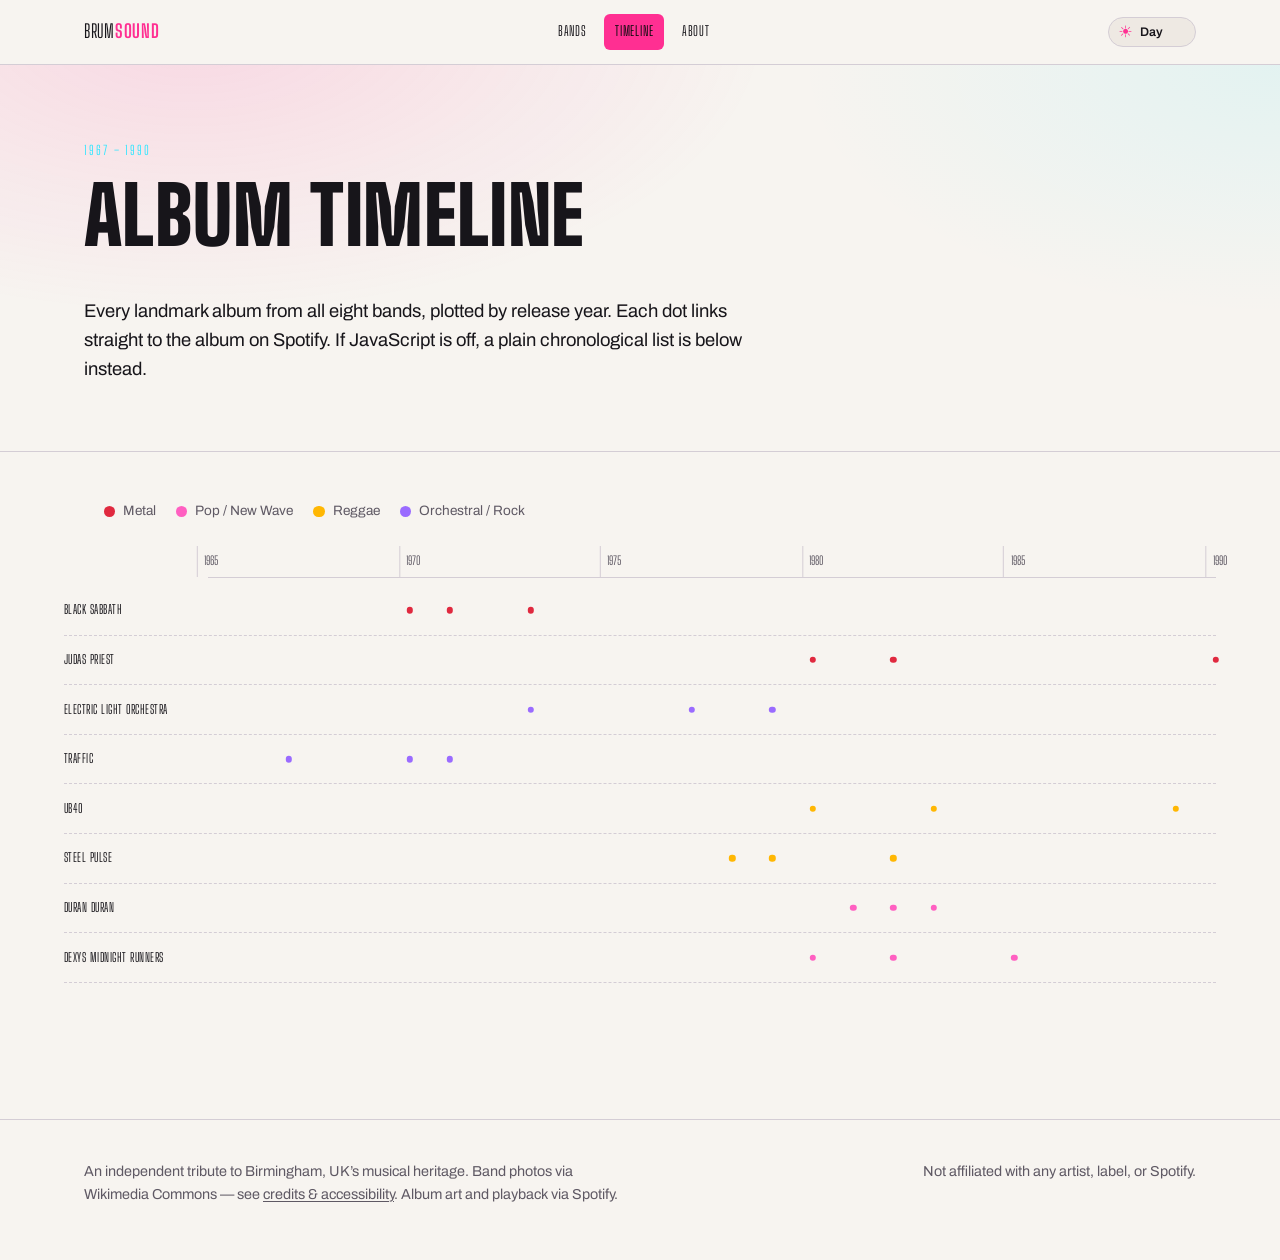
==== commit f0a27a7d: "Revert "chore: updated timeline section" This reverts commit 40d0dbbed736a65a360230d799a0003cefcae16" ====
--- a/timeline.html
+++ b/timeline.html
@@ -25,26 +25,18 @@
   </div>
 </header>
 <main id="main">
-  <section class="hero timeline-hero">
-    <div class="container timeline-hero-grid">
-      <div>
-      <span class="eyebrow">The Birmingham record collection &middot; 1967 &ndash; 1990</span>
+  <section class="hero">
+    <div class="container">
+      <span class="eyebrow">1967 &ndash; 1990</span>
       <h1>Album Timeline</h1>
-      <p class="lede">One city. Eight bands. A sound that travelled everywhere. Explore 24 defining records, from Traffic&rsquo;s psychedelic beginnings to Judas Priest&rsquo;s heavy-metal thunder.</p>
-      <p class="timeline-intro-meta"><span>24 records</span><span>8 bands</span><span>4 scenes</span></p>
-      </div>
-      <div class="timeline-photo-strip" aria-hidden="true">
-        <img src="images/black-sabbath.jpg" alt="" width="501" height="640">
-        <img src="images/steel-pulse.jpg" alt="" width="960" height="640">
-        <img src="images/duran-duran.jpg" alt="" width="960" height="357">
-      </div>
+      <p class="lede">Every landmark album from all eight bands, plotted by release year. Each dot links
+        straight to the album on Spotify. If JavaScript is off, a plain chronological list is below instead.</p>
     </div>
   </section>
 
-  <section class="container section-tight" aria-labelledby="release-heading">
-    <div class="timeline-heading"><div><span class="eyebrow">Follow the sound</span><h2 id="release-heading">The release years</h2></div><p>Choose a record to listen on Spotify <span aria-hidden="true">&#8599;</span></p></div>
+  <section class="container section-tight">
     <ul class="timeline-legend" id="timeline-legend"></ul>
-    <div class="timeline-wrap" hidden>
+    <div class="timeline-wrap">
       <div class="timeline-diagram" id="timeline-diagram"></div>
     </div>
 
--- a/css/themes.css
+++ b/css/themes.css
@@ -64,81 +64,149 @@
   box-shadow: 0 0 50px -12px rgba(255, 183, 3, 0.3);
 }
 
-/* Timeline: band portraits and release tracks, using the shared site palette. */
-.timeline-hero { padding: 3.5rem 0 2.75rem; overflow: hidden; }
-.timeline-hero-grid { display: grid; grid-template-columns: 1.25fr 1fr; align-items: center; gap: 3rem; }
-.timeline-hero h1 { font-size: clamp(3.5rem, 7vw, 6rem); }
-.timeline-hero .lede { font-size: 1rem; }
-.timeline-intro-meta { display: flex; flex-wrap: wrap; gap: 1.25rem; margin: 1.5rem 0 0; font-size: .875rem; color: var(--text); }
-.timeline-intro-meta span + span { border-left: 1px solid var(--border); padding-left: 1.25rem; }
-.timeline-photo-strip { display: grid; grid-template-columns: repeat(3, 1fr); gap: .6rem; transform: rotate(-4deg); }
-.timeline-photo-strip img { width: 100%; height: 15rem; object-fit: cover; filter: grayscale(1); border-radius: 4px; border-bottom: 4px solid var(--accent); }
-.timeline-photo-strip img:nth-child(2) { margin-top: 1.75rem; border-color: #ffb703; }
-.timeline-photo-strip img:nth-child(3) { margin-top: .75rem; border-color: var(--accent-2); }
-.timeline-heading { display: flex; align-items: end; justify-content: space-between; gap: 1.5rem; padding-top: 1.5rem; }
-.timeline-heading .eyebrow { margin-bottom: .5rem; }
-.timeline-heading h2 { margin: 0; }
-.timeline-heading p { font-size: .875rem; margin: 0; }
-.timeline-legend { display: flex; flex-wrap: wrap; gap: .65rem 1.5rem; list-style: none; padding: 0; margin: 1.5rem 0 2rem; }
-.timeline-legend:empty { display: none; }
-.timeline-legend li { display: flex; align-items: center; gap: .5rem; font-size: .875rem; color: var(--text-muted); }
-.timeline-legend .dot { width: .55rem; height: .55rem; border-radius: 50%; }
-.dot--metal { background: #e0293f; }
-.dot--pop { background: #ff5fc1; }
-.dot--reggae { background: #ffb703; }
-.dot--cosmic { background: #9a6bff; }
-.timeline-diagram { --label-width: 15rem; --plot-inset: 1.5rem; }
-.timeline-axis { position: relative; height: 2.5rem; margin-left: calc(var(--label-width) + var(--plot-inset)); margin-right: var(--plot-inset); }
-.timeline-tick { position: absolute; transform: translateX(-50%); font-family: var(--font-display); font-size: 1rem; color: var(--text-muted); }
-.timeline-lane { display: flex; border-top: 1px solid var(--border); min-height: 15.5rem; }
-.timeline-lane:last-child { border-bottom: 1px solid var(--border); }
-.timeline-lane-label { width: var(--label-width); flex: none; display: flex; align-items: flex-start; gap: .85rem; padding: 1.5rem 1rem 1.5rem 0; text-decoration: none; color: var(--text); }
-.timeline-band-photo { width: 4.5rem; height: 4.5rem; flex: none; object-fit: cover; border-radius: 4px; filter: grayscale(1); border-bottom: 3px solid var(--accent-band); transition: filter .2s; }
-.timeline-lane-label:hover .timeline-band-photo { filter: grayscale(0); }
-.timeline-band-identity { padding-top: .3rem; min-width: 0; }
-.timeline-band-identity h3 { font-size: 1.1rem; line-height: 1.15; margin-bottom: .45rem; }
-.timeline-band-genre { font-size: .75rem; color: var(--text-muted); }
-.timeline-track { flex: 1; position: relative; min-width: 0; margin: 0 var(--plot-inset); background: repeating-linear-gradient(to right, var(--border) 0, var(--border) 1px, transparent 1px, transparent var(--tick-step)); }
-.timeline-release-span { position: absolute; top: 2.25rem; height: 3px; background: var(--accent-band); opacity: .65; }
-.timeline-node { position: absolute; inset: 0; color: var(--text); pointer-events: none; text-decoration: none; }
-.timeline-node-dot { position: absolute; top: .95rem; left: var(--position); transform: translateX(-50%); width: 2.75rem; height: 2.75rem; display: grid; place-items: center; pointer-events: auto; }
-.timeline-node-dot::after { content: ''; width: .85rem; height: .85rem; border-radius: 50%; background: var(--accent-band); border: 3px solid var(--bg); box-shadow: 0 0 0 1px var(--accent-band); transition: transform .15s; }
-.timeline-node-label { position: absolute; top: calc(3.5rem + var(--level) * 3.75rem); left: clamp(0px, calc(var(--position) - 4.75rem), calc(100% - 9.5rem)); width: 9.5rem; display: grid; grid-template-columns: 1fr auto; gap: .1rem .4rem; padding: .25rem .4rem; background: var(--bg); pointer-events: auto; border-radius: 3px; }
-.timeline-album-year { grid-column: 1 / -1; font-size: .75rem; font-variant-numeric: tabular-nums; color: var(--text-muted); }
-.timeline-album-title { font-size: .875rem; line-height: 1.25; }
-.timeline-album-arrow { color: var(--text-muted); font-size: .875rem; }
-.timeline-node:hover, .timeline-node:focus-visible { color: var(--text); outline: none; }
-.timeline-node:hover .timeline-node-label, .timeline-node:focus-visible .timeline-node-label { background: var(--bg-elevated); box-shadow: 0 0 0 2px var(--accent-band); z-index: 2; }
-.timeline-node:hover .timeline-node-dot::after, .timeline-node:focus-visible .timeline-node-dot::after { transform: scale(1.3); }
-.timeline-fallback { margin-top: 2rem; }
-.timeline-fallback summary { cursor: pointer; color: var(--text); padding: 1rem 0; border-bottom: 1px solid var(--border); font-size: .95rem; }
-.timeline-fallback ol { list-style: none; padding: 0 0 0 1rem; border-left: 2px solid var(--border); margin: 1.5rem 0; }
-.timeline-fallback li { padding: .45rem 0; color: var(--text-muted); font-size: .95rem; }
+/* timeline diagram */
+.timeline-wrap {
+  overflow-x: auto;
+  padding-bottom: 1rem;
+  margin: 0 -1.25rem;
+  padding-left: 1.25rem;
+  padding-right: 1.25rem;
+}
+.timeline-diagram {
+  position: relative;
+  min-width: 64rem;
+  padding: 1rem 0 0.5rem;
+}
+.timeline-axis {
+  position: relative;
+  height: 2rem;
+  border-bottom: 1px solid var(--border);
+  margin-bottom: 0.5rem;
+}
+.timeline-tick {
+  position: absolute;
+  bottom: 0;
+  transform: translateX(-50%);
+  font-family: var(--font-display);
+  font-size: 0.75rem;
+  color: var(--text-muted);
+  padding-bottom: 0.4rem;
+  border-left: 1px solid var(--border);
+  padding-left: 0.4rem;
+  height: 100%;
+  display: flex;
+  align-items: flex-end;
+}
+.timeline-lane {
+  position: relative;
+  height: 3.1rem;
+  border-bottom: 1px dashed var(--border);
+  display: flex;
+  align-items: center;
+}
+.timeline-lane-label {
+  position: sticky;
+  left: 0;
+  background: var(--bg);
+  padding-right: 0.75rem;
+  font-family: var(--font-display);
+  text-transform: uppercase;
+  font-size: 0.78rem;
+  letter-spacing: 0.04em;
+  color: var(--text);
+  white-space: nowrap;
+  width: 9rem;
+  flex: none;
+}
+.timeline-track { position: relative; flex: 1; height: 100%; }
+.timeline-node {
+  position: absolute;
+  top: 50%;
+  transform: translate(-50%, -50%);
+  width: 0.65rem;
+  height: 0.65rem;
+  border-radius: 50%;
+  border: 2px solid var(--bg);
+  text-decoration: none;
+}
+.timeline-node:hover,
+.timeline-node:focus-visible {
+  width: 0.85rem;
+  height: 0.85rem;
+  z-index: 2;
+}
+.timeline-node-label {
+  position: absolute;
+  top: 1.1rem;
+  left: 50%;
+  transform: translateX(-50%);
+  font-size: 0.7rem;
+  color: var(--text);
+  white-space: nowrap;
+  pointer-events: none;
+  background: var(--bg-elevated);
+  border: 1px solid var(--border);
+  padding: 0.15em 0.5em;
+  border-radius: 4px;
+  opacity: 0;
+  visibility: hidden;
+  transition: opacity 0.1s ease;
+  z-index: 3;
+}
+.timeline-node:hover + .timeline-node-label,
+.timeline-node:focus-visible + .timeline-node-label {
+  opacity: 1;
+  visibility: visible;
+}
+
+.timeline-legend {
+  display: flex;
+  flex-wrap: wrap;
+  gap: 0.5rem 1.25rem;
+  margin: 1.5rem 0 0.5rem;
+}
+.timeline-legend li {
+  display: flex;
+  align-items: center;
+  gap: 0.5rem;
+  font-size: 0.85rem;
+  color: var(--text-muted);
+}
+.timeline-legend .dot {
+  width: 0.7rem;
+  height: 0.7rem;
+  border-radius: 50%;
+  display: inline-block;
+}
+
+/* no-JS / progressive-enhancement fallback list */
+.timeline-fallback {
+  margin-top: 1rem;
+}
+.timeline-fallback h3 {
+  font-size: 1rem;
+  color: var(--text);
+}
+.timeline-fallback ol {
+  list-style: none;
+  margin: 0 0 1.5rem;
+  padding: 0;
+  border-left: 2px solid var(--border);
+}
+.timeline-fallback li {
+  padding: 0.3rem 0 0.3rem 1rem;
+  color: var(--text-muted);
+  font-size: 0.92rem;
+}
 .timeline-fallback strong { color: var(--text); }
-@media (max-width: 60rem) {
-  .timeline-hero-grid { gap: 1.5rem; }
-  .timeline-photo-strip img { height: 12rem; }
-  .timeline-diagram { --label-width: 12rem; --plot-inset: 1rem; }
-  .timeline-band-photo { width: 3.25rem; height: 3.75rem; }
-}
-@media (max-width: 46rem) {
-  .timeline-hero { padding: 2.5rem 0; }
-  .timeline-hero-grid { grid-template-columns: 1fr; }
-  .timeline-photo-strip { transform: none; gap: .5rem; }
-  .timeline-photo-strip img { height: 8rem; object-position: center 35%; }
-  .timeline-photo-strip img:nth-child(n) { margin-top: 0; }
-  .timeline-heading { display: block; }
-  .timeline-heading p { margin-top: .75rem; }
-  .timeline-axis { display: none; }
-  .timeline-lane { display: block; padding: 1.25rem 0; }
-  .timeline-lane-label { width: auto; padding: 0 0 1rem; align-items: center; }
-  .timeline-band-photo { width: 4rem; height: 4rem; }
-  .timeline-band-identity h3 { font-size: 1.35rem; }
-  .timeline-track { margin: 0 0 0 2rem; padding: 0 0 0 1.5rem; border-left: 2px solid var(--accent-band); background: none; }
-  .timeline-release-span { display: none; }
-  .timeline-node { display: block; position: relative; pointer-events: auto; padding: .3rem 0; }
-  .timeline-node-dot { left: -1.5rem; top: .55rem; }
-  .timeline-node-label { position: static; width: auto; padding: .6rem; background: var(--bg-card); grid-template-columns: 3rem 1fr auto; align-items: baseline; gap: .5rem; min-height: 2.75rem; }
-  .timeline-album-year { grid-column: auto; font-size: .875rem; }
-  .timeline-album-title { font-size: 1rem; }
-}
+.js .timeline-fallback { display: none; }
+
+/* fixed mood colors for timeline nodes (page isn't scoped to one band theme) */
+.timeline-node--metal { background: #e0293f; }
+.timeline-node--pop { background: #ff5fc1; }
+.timeline-node--reggae { background: #ffb703; }
+.timeline-node--cosmic { background: #9a6bff; }
+.timeline-legend .dot--metal { background: #e0293f; }
+.timeline-legend .dot--pop { background: #ff5fc1; }
+.timeline-legend .dot--reggae { background: #ffb703; }
+.timeline-legend .dot--cosmic { background: #9a6bff; }
